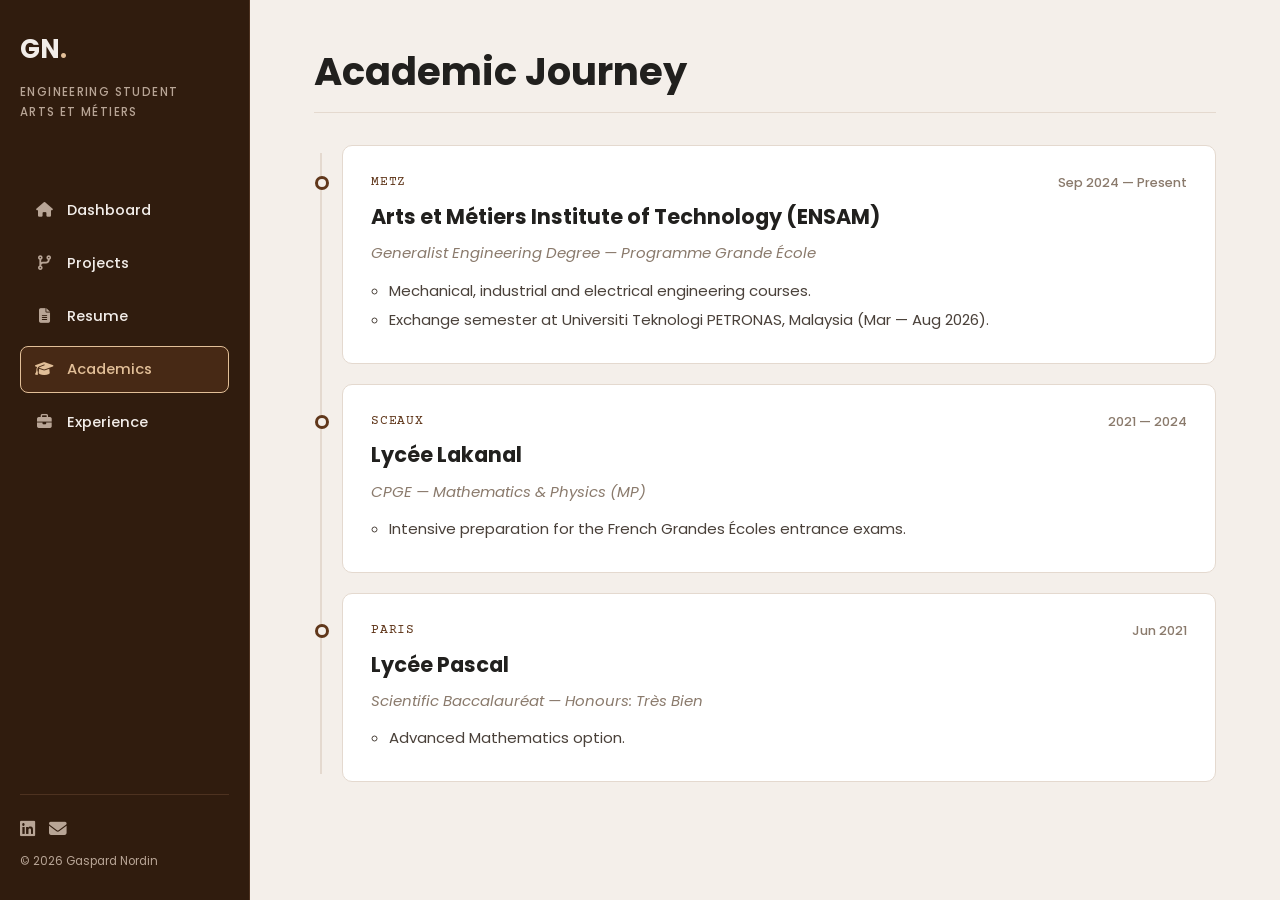
==== academics.html @ c3d65255 "Multi-page portfolio with sidebar layout and brown palette Co-Authored-By: Claude Opus 5.5 <noreply@" ====
<!DOCTYPE html>
<html lang="en">
<head>
  <meta charset="UTF-8">
  <meta name="viewport" content="width=device-width, initial-scale=1.0">
  <title>Academics | Gaspard Nordin — Engineering Portfolio</title>
  <meta name="description" content="Gaspard Nordin, engineering student at Arts et Métiers (ENSAM): projects in modelling, simulation and production systems.">
  <link rel="preconnect" href="https://fonts.googleapis.com">
  <link rel="preconnect" href="https://fonts.gstatic.com" crossorigin>
  <link href="https://fonts.googleapis.com/css2?family=Poppins:wght@400;500;600;700&family=Courier+Prime&display=swap" rel="stylesheet">
  <link rel="stylesheet" href="https://cdnjs.cloudflare.com/ajax/libs/font-awesome/6.5.0/css/all.min.css">
  <link rel="stylesheet" href="css/style.css">
</head>
<body data-page="academics">
  <aside id="sidebar" class="sidebar"></aside>
  <main id="view" class="content"></main>

  <script src="js/data.js"></script>
  <script src="js/main.js"></script>
</body>
</html>
---- css/style.css ----
/* ===== Colours (taken from the Wix site) — change them here ===== */
:root {
  /* page */
  --bg: #f4efea;            /* warm off-white background */
  --card: #ffffff;
  --card-hover: #fffdfb;
  --border: #e4d9cf;
  --text: #21201e;          /* titles */
  --body: #4a413a;          /* paragraphs */
  --muted: #8a7a6c;
  --accent: #60371b;        /* brown accent */
  --accent-soft: rgba(96, 55, 27, .09);
  --accent-line: rgba(96, 55, 27, .35);
  --alt: #b9874f;           /* light brown for the 2nd badge */
  /* sidebar */
  --side-bg: #301c0e;       /* dark brown */
  --side-hover: #472915;
  --side-border: #4d3220;
  --side-text: #f2ede9;
  --side-muted: #b8a596;
  --side-accent: #e2bf98;   /* tan, readable on dark brown */
  --radius: 10px;
  --sidebar: 250px;
}

*, *::before, *::after { box-sizing: border-box; }
html { scroll-behavior: smooth; }
body {
  margin: 0;
  font-family: "Poppins", system-ui, sans-serif;
  font-size: 15px;
  line-height: 1.7;
  color: var(--body);
  background: var(--bg);
  min-height: 100vh;
}
a { color: var(--accent); text-decoration: none; }
h1, h2, h3, h4 { color: var(--text); line-height: 1.25; margin: 0 0 .5em; font-weight: 700; }
img { max-width: 100%; display: block; }
:focus-visible { outline: 2px solid var(--accent); outline-offset: 3px; border-radius: 6px; }
.mono { font-family: "Courier Prime", ui-monospace, monospace; font-size: .8rem; letter-spacing: .06em; color: var(--accent); text-transform: uppercase; }

/* ===== Layout: fixed sidebar + content ===== */
.sidebar {
  position: fixed; inset: 0 auto 0 0; width: var(--sidebar);
  display: flex; flex-direction: column; padding: 28px 20px;
  background: var(--side-bg); border-right: 1px solid var(--side-border); z-index: 20; color: var(--side-text);
}
.content { margin-left: var(--sidebar); padding: 48px clamp(20px, 5vw, 64px) 64px; max-width: calc(1100px + var(--sidebar)); }

.logo { font-size: 1.6rem; font-weight: 700; color: var(--side-text); }
.logo span { color: var(--side-accent); }
.tagline { margin: 10px 0 0; font-size: .72rem; font-weight: 500; letter-spacing: .12em; text-transform: uppercase; color: var(--side-muted); line-height: 1.8; }

.nav { display: flex; flex-direction: column; gap: 6px; margin-top: 64px; }
.nav a {
  display: flex; align-items: center; gap: 14px; padding: 10px 14px;
  border-radius: 8px; border: 1px solid transparent;
  color: var(--side-text); font-weight: 500; font-size: .92rem; transition: background .15s, color .15s;
}
.nav a i { width: 18px; text-align: center; color: var(--side-muted); }
.nav a:hover { background: var(--side-hover); }
.nav a.active { background: var(--side-hover); border-color: var(--side-accent); color: var(--side-accent); }
.nav a.active i { color: var(--side-accent); }

.side-footer { margin-top: auto; padding-top: 20px; border-top: 1px solid var(--side-border); font-size: .72rem; color: var(--side-muted); }
.side-footer p { margin: 8px 0 0; }
.socials { display: flex; gap: 14px; font-size: 1.1rem; }
.socials a { color: var(--side-muted); }
.socials a:hover { color: var(--side-accent); }
.menu-btn { display: none; }

/* ===== Page elements ===== */
.page-title { font-size: clamp(1.8rem, 3.5vw, 2.4rem); margin-bottom: 32px; padding-bottom: 16px; border-bottom: 1px solid var(--border); }
.title-row { display: flex; flex-wrap: wrap; align-items: center; justify-content: space-between; gap: 16px; border-bottom: 1px solid var(--border); margin-bottom: 32px; padding-bottom: 16px; }
.title-row .page-title { border: 0; margin: 0; padding: 0; }

.card {
  background: var(--card); border: 1px solid var(--border); border-radius: var(--radius);
  padding: 26px 28px; color: var(--body); display: block;
}
a.card, button.card { transition: transform .2s, background .2s, border-color .2s; }
a.card:hover, button.card:hover { transform: translateY(-3px); background: var(--card-hover); border-color: var(--accent-line); box-shadow: 0 10px 28px rgba(48,28,14,.08); }
.card h2 { font-size: 1.3rem; }
.card h3 { font-size: 1.35rem; margin-top: 10px; }
.card h4 { font-size: .85rem; margin: 18px 0 8px; color: var(--muted); font-weight: 500; }
.card p { margin: 0 0 12px; }
.card strong { color: var(--text); }
.link { display: inline-flex; align-items: center; gap: 8px; font-weight: 600; font-size: .85rem; color: var(--accent); margin-top: 6px; }

.grid-hero { display: grid; grid-template-columns: 1fr 280px; gap: 20px; margin-bottom: 20px; }
.photo-card { padding: 0; overflow: hidden; min-height: 260px; }
.photo { width: 100%; height: 100%; object-fit: cover; }
.photo.placeholder { display: grid; place-items: center; height: 100%; min-height: 260px; font-size: 3.5rem; font-weight: 700; color: var(--accent); background: linear-gradient(160deg, #efe4da, #e2d2c3); }
.grid-2 { display: grid; grid-template-columns: repeat(2, 1fr); gap: 20px; }
.grid-3 { display: grid; grid-template-columns: repeat(auto-fill, minmax(280px, 1fr)); gap: 20px; }

.badge { display: inline-block; padding: 3px 10px; border-radius: 5px; font-size: .68rem; font-weight: 700; letter-spacing: .08em; text-transform: uppercase; background: var(--accent); color: #fff; }
.badge-alt { background: var(--alt); color: #21201e; }

.tags { display: flex; flex-wrap: wrap; gap: 6px; list-style: none; margin: 14px 0 0; padding: 0; }
.tags li { font-size: .74rem; padding: 3px 10px; border-radius: 999px; background: var(--accent-soft); color: var(--accent); }

/* Projects */
.filters { display: flex; flex-wrap: wrap; gap: 8px; margin-bottom: 24px; }
.chip { font: inherit; font-size: .82rem; padding: 6px 16px; border-radius: 999px; border: 1px solid var(--border); background: var(--card); color: var(--body); cursor: pointer; }
.chip[aria-pressed="true"] { background: var(--accent); border-color: var(--accent); color: #fff; font-weight: 600; }
.project-card { font: inherit; text-align: left; cursor: pointer; display: flex; flex-direction: column; width: 100%; }
.project-card[hidden] { display: none; }
.project-card .thumb { margin: -26px -28px 18px; width: calc(100% + 56px); max-width: none; aspect-ratio: 16/9; object-fit: cover; border-radius: var(--radius) var(--radius) 0 0; }
.project-card .tags { margin-bottom: 16px; }
.more { margin-top: auto; font-weight: 600; font-size: .85rem; color: var(--accent); display: inline-flex; gap: 8px; align-items: center; }

/* Timeline (academics / experience) */
.timeline { list-style: none; margin: 0; padding: 0 0 0 28px; position: relative; display: grid; gap: 20px; }
.timeline::before { content: ""; position: absolute; left: 6px; top: 8px; bottom: 8px; width: 2px; background: var(--border); }
.timeline > li { position: relative; }
.timeline > li::before { content: ""; position: absolute; left: -28px; top: 30px; width: 14px; height: 14px; border-radius: 50%; background: var(--bg); border: 3px solid var(--accent); }
.card-head { display: flex; flex-wrap: wrap; justify-content: space-between; align-items: center; gap: 8px; margin-bottom: 10px; }
.date { font-size: .8rem; color: var(--muted); font-weight: 500; }
.sub { color: var(--muted); font-style: italic; }
.points { margin: 0; padding-left: 18px; }
.points li { margin-bottom: 4px; }

/* Resume */
.btn { display: inline-flex; align-items: center; gap: 8px; padding: 9px 18px; border-radius: 8px; background: var(--accent); color: #fff; font-weight: 600; font-size: .85rem; }
.btn:hover { filter: brightness(1.1); }
.pdf-frame { padding: 0; overflow: hidden; height: 80vh; }
.pdf-frame iframe { width: 100%; height: 100%; border: 0; background: #fff; }
.hint { font-size: .82rem; color: var(--muted); }

/* Project detail window */
dialog { width: min(720px, calc(100% - 32px)); max-height: 85vh; padding: 0; border: 1px solid var(--border); border-radius: var(--radius); background: var(--card); color: var(--body); }
dialog::backdrop { background: rgba(48, 28, 14, .6); }
.dlg-body { padding: 36px; }
.dlg-body h2 { font-size: 1.7rem; margin-top: 8px; }
.dlg-body .thumb { border-radius: 8px; margin-bottom: 20px; }
.links { display: flex; flex-wrap: wrap; gap: 10px; margin-top: 22px; }
.close { position: sticky; top: 12px; float: right; margin: 12px 12px 0 0; width: 36px; height: 36px; border-radius: 50%; border: 1px solid var(--border); background: var(--card); color: var(--text); cursor: pointer; }

/* ===== Phone & tablet: sidebar becomes a top bar ===== */
@media (max-width: 900px) {
  .sidebar { position: sticky; inset: auto; top: 0; width: 100%; flex-direction: row; flex-wrap: wrap; align-items: center; justify-content: space-between; padding: 14px 16px; border-right: 0; border-bottom: 1px solid var(--side-border); }
  .tagline { display: none; }
  .menu-btn { display: block; background: none; border: 1px solid var(--side-border); color: var(--side-text); border-radius: 8px; width: 40px; height: 40px; cursor: pointer; font-size: 1rem; }
  .nav, .side-footer { display: none; width: 100%; }
  .sidebar.open .nav { display: flex; margin-top: 14px; }
  .sidebar.open .side-footer { display: block; margin-top: 14px; }
  .content { margin-left: 0; padding: 32px 16px 48px; }
  .grid-hero, .grid-2 { grid-template-columns: 1fr; }
  .photo-card { max-width: 280px; }
  .card { padding: 22px; }
  .photo-card { padding: 0; min-height: 200px; }
  .photo.placeholder { min-height: 200px; }
  .project-card .thumb { margin: -22px -22px 16px; width: calc(100% + 44px); }
  .dlg-body { padding: 24px; }
}
@media (prefers-reduced-motion: reduce) {
  html { scroll-behavior: auto; }
  * { transition: none !important; }
}
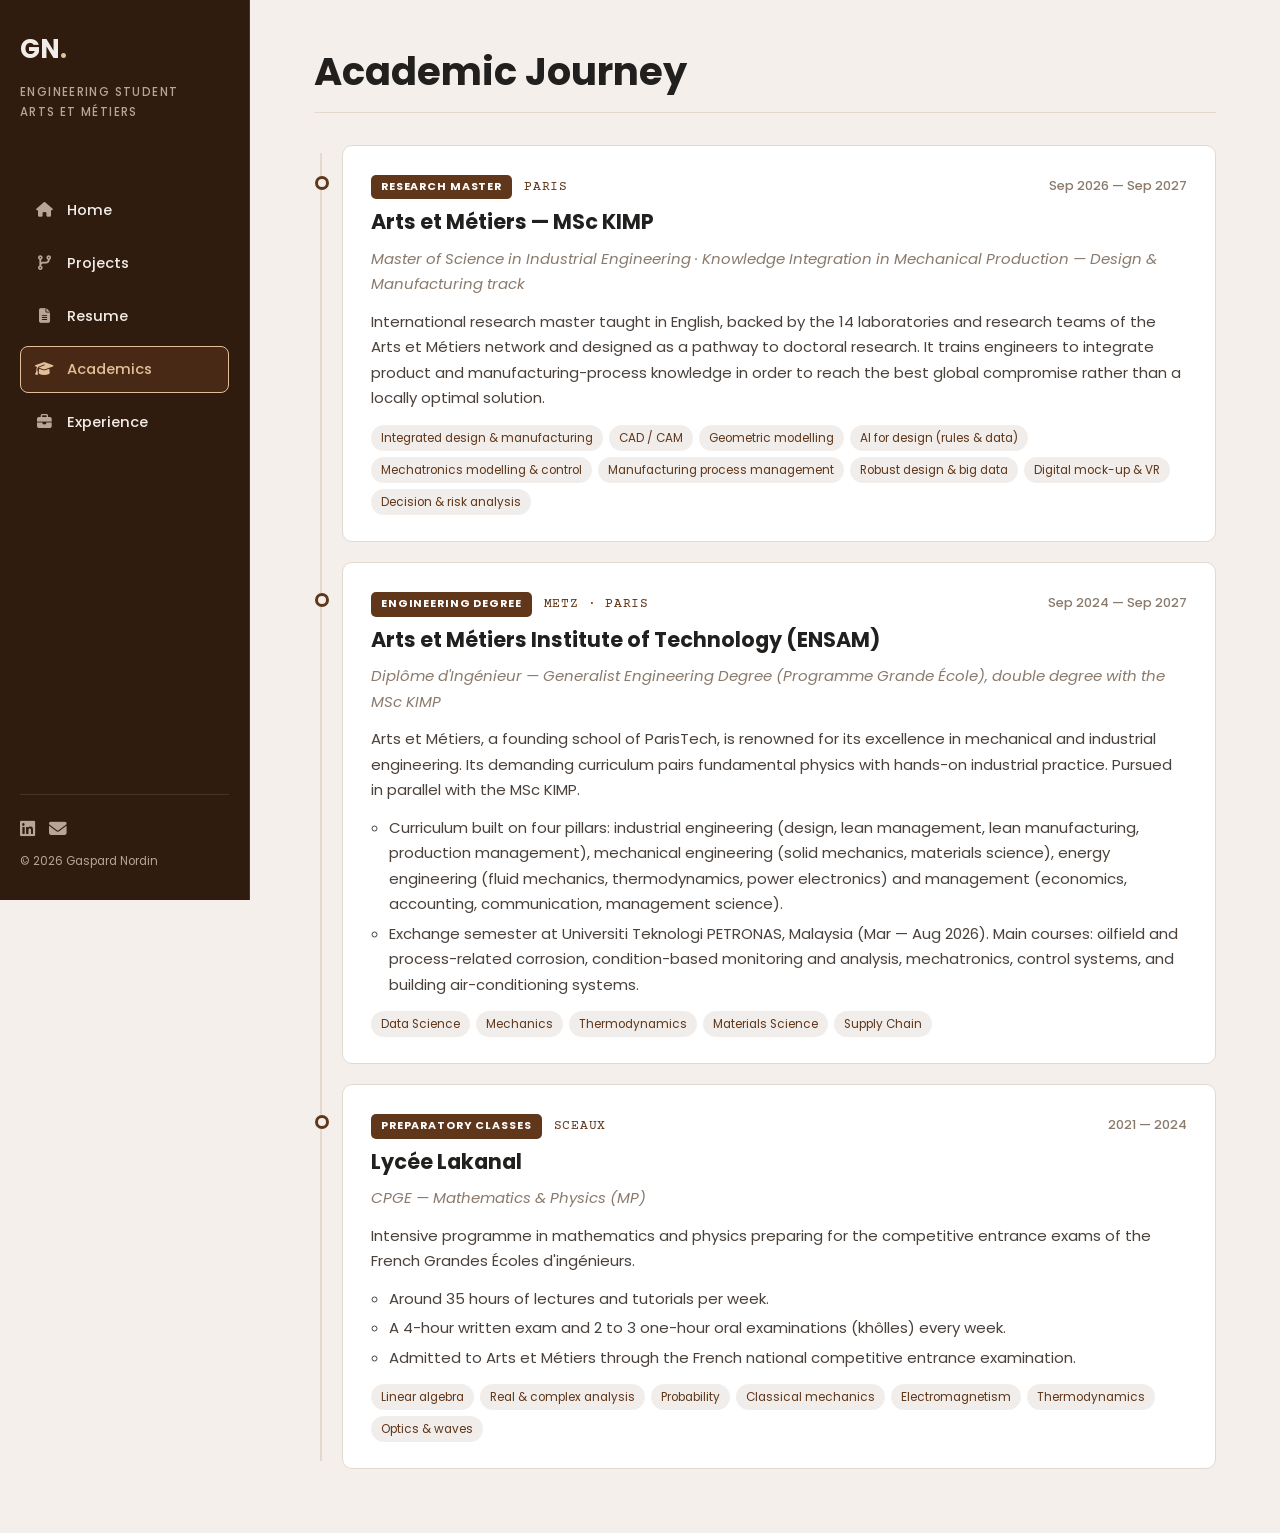
==== commit 0014ca3b: "Version CSS/JS links so browsers load updates immediately Co-Authored-By: Claude Opus 5.5 <noreply@a" ====
--- a/academics.html
+++ b/academics.html
@@ -9,13 +9,13 @@
   <link rel="preconnect" href="https://fonts.gstatic.com" crossorigin>
   <link href="https://fonts.googleapis.com/css2?family=Poppins:wght@400;500;600;700&family=Courier+Prime&display=swap" rel="stylesheet">
   <link rel="stylesheet" href="https://cdnjs.cloudflare.com/ajax/libs/font-awesome/6.5.0/css/all.min.css">
-  <link rel="stylesheet" href="css/style.css">
+  <link rel="stylesheet" href="css/style.css?v=20261029">
 </head>
 <body data-page="academics">
   <aside id="sidebar" class="sidebar"></aside>
   <main id="view" class="content"></main>
 
-  <script src="js/data.js"></script>
-  <script src="js/main.js"></script>
+  <script src="js/data.js?v=20261029"></script>
+  <script src="js/main.js?v=20261029"></script>
 </body>
 </html>
--- a/css/style.css
+++ b/css/style.css
@@ -90,7 +90,7 @@
 
 .grid-hero { display: grid; grid-template-columns: 1fr 280px; gap: 20px; margin-bottom: 20px; }
 .photo-card { padding: 0; overflow: hidden; min-height: 260px; }
-.photo { width: 100%; height: 100%; object-fit: cover; }
+.photo { width: 100%; height: 100%; object-fit: cover; object-position: 50% 30%; background: #000; }
 .photo.placeholder { display: grid; place-items: center; height: 100%; min-height: 260px; font-size: 3.5rem; font-weight: 700; color: var(--accent); background: linear-gradient(160deg, #efe4da, #e2d2c3); }
 .grid-2 { display: grid; grid-template-columns: repeat(2, 1fr); gap: 20px; }
 .grid-3 { display: grid; grid-template-columns: repeat(auto-fill, minmax(280px, 1fr)); gap: 20px; }
@@ -159,3 +159,52 @@
   html { scroll-behavior: auto; }
   * { transition: none !important; }
 }
+.card-head .badge { margin-right: 8px; }
+.figure { margin: 24px 0 0; }
+.figure img { display: block; width: auto; max-width: 100%; max-height: 380px; margin: 0 auto; border-radius: 8px; border: 1px solid var(--border); background: #fff; }
+.figure figcaption { text-align: center; }
+.figure figcaption { font-size: .8rem; color: var(--muted); margin-top: 8px; }
+.project-card .thumb { background: #fff; object-fit: contain; }
+dialog { width: min(860px, calc(100% - 32px)); }
+
+/* ===== Dashboard ===== */
+.intro p { max-width: 70ch; }
+.callout { display: block; background: var(--accent-soft); border-left: 3px solid var(--accent); padding: 10px 14px; border-radius: 6px; }
+.callout i { color: var(--accent); margin-right: 8px; }
+.intro-links { display: flex; flex-wrap: wrap; gap: 10px; margin-top: 16px; }
+.btn-outline { background: transparent; color: var(--accent); border: 1px solid var(--accent-line); }
+.btn-outline:hover { background: var(--accent-soft); filter: none; }
+.stats { display: grid; grid-template-columns: repeat(4, 1fr); gap: 20px; margin-bottom: 40px; }
+.stat { padding: 20px 22px; }
+.stat strong { display: block; font-size: 1.3rem; color: var(--text); margin: 6px 0 2px; }
+.stat span:last-child { font-size: .82rem; color: var(--muted); }
+.section-head { display: flex; justify-content: space-between; align-items: baseline; margin: 8px 0 18px; }
+.section-head h2 { font-size: 1.5rem; margin: 0; }
+.mini-project { display: flex; flex-direction: column; }
+.mini-project .mini-thumb { margin: -26px -28px 18px; width: calc(100% + 56px); max-width: none; height: 170px; object-fit: contain; background: #fff; border-bottom: 1px solid var(--border); border-radius: var(--radius) var(--radius) 0 0; }
+.mini-project h3 { margin-top: 8px; }
+.mini-project .link { margin-top: auto; }
+.lower { margin-top: 20px; }
+.mini-list { list-style: none; padding: 0; margin: 12px 0 10px; display: grid; gap: 10px; }
+.mini-list li { display: flex; flex-direction: column; border-left: 2px solid var(--border); padding-left: 12px; }
+.mini-list strong { color: var(--text); font-weight: 600; }
+.mini-list span { font-size: .82rem; color: var(--muted); }
+.spaced { display: block; margin-top: 22px; }
+@media (max-width: 1100px) { .stats { grid-template-columns: repeat(2, 1fr); } }
+@media (max-width: 900px) {
+  .stats { grid-template-columns: 1fr 1fr; gap: 12px; }
+  .mini-project .mini-thumb { margin: -22px -22px 16px; width: calc(100% + 44px); }
+}
+@media (max-width: 480px) { .stats { grid-template-columns: 1fr; } }
+.page-tiles { display: grid; grid-template-columns: repeat(4, 1fr); gap: 20px; }
+.page-tile { display: flex; flex-direction: column; }
+.page-tile > i { font-size: 1.4rem; color: var(--accent); width: 46px; height: 46px; display: grid; place-items: center; border-radius: 10px; background: var(--accent-soft); margin-bottom: 14px; }
+.page-tile h3 { margin-top: 0; }
+.page-tile p { font-size: .9rem; }
+.page-tile .link { margin-top: auto; }
+@media (max-width: 1100px) { .page-tiles { grid-template-columns: repeat(2, 1fr); } }
+@media (max-width: 480px) { .page-tiles { grid-template-columns: 1fr; } }
+.contact-body h2 { font-size: 1.6rem; margin-top: 8px; }
+.contact-address { display: flex; flex-wrap: wrap; align-items: center; gap: 12px; padding: 14px 16px; background: var(--accent-soft); border-radius: 8px; }
+.contact-address strong { font-size: 1.05rem; color: var(--text); word-break: break-all; user-select: all; }
+#contact-dialog { width: min(560px, calc(100% - 32px)); }
